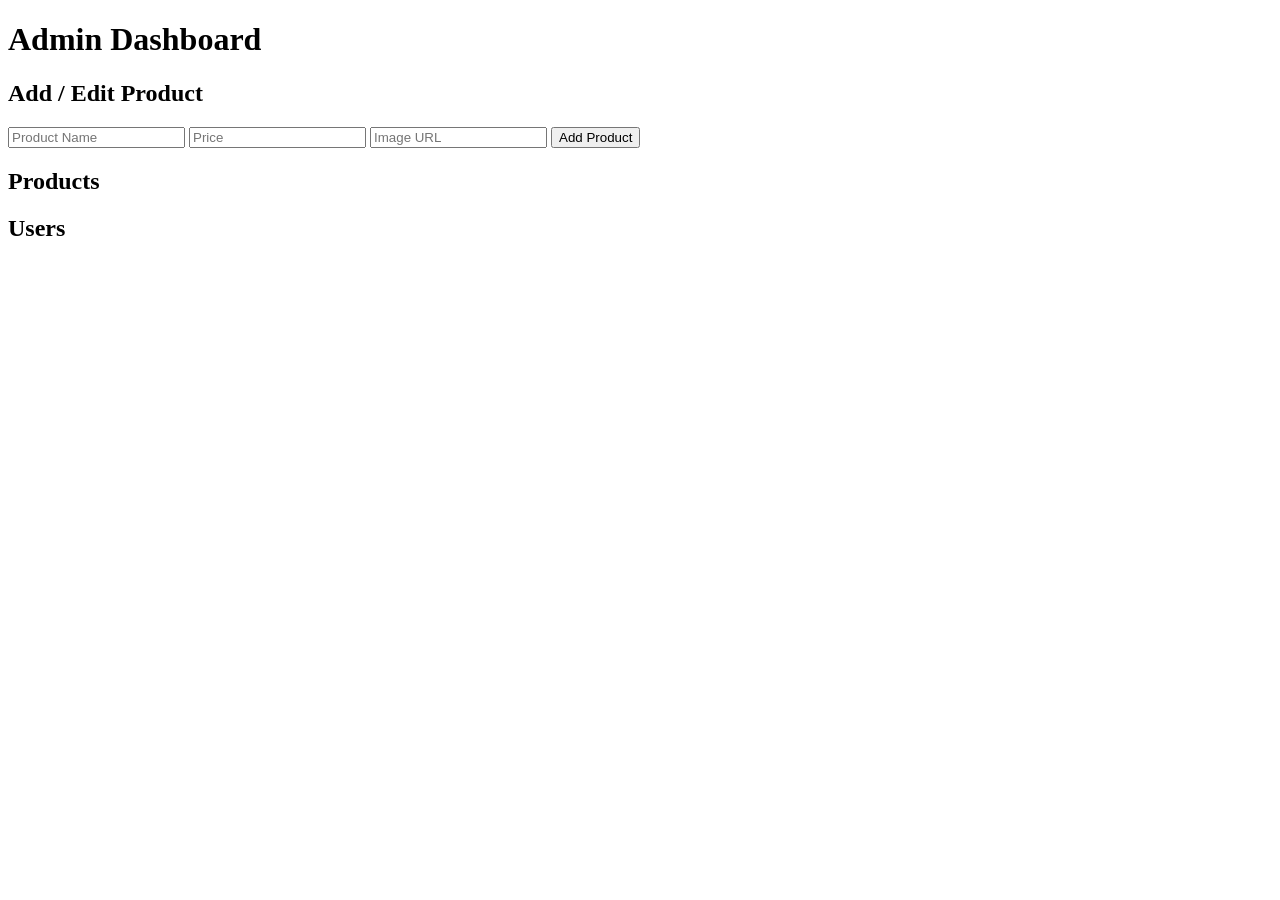
==== admin.html @ 711bddf1 "first commit" ====
<!DOCTYPE html>
<html lang="en">
<head>
<meta charset="UTF-8">
<meta name="viewport" content="width=device-width, initial-scale=1.0">
<title>Admin Dashboard</title>
<link rel="stylesheet" href="css/admin.css">
</head>
<body>

<div class="admin-container">

  <h1>Admin Dashboard</h1>

  <!-- PRODUCT FORM -->
  <div class="form-box">
    <h2>Add / Edit Product</h2>

    <input type="text" id="name" placeholder="Product Name">
    <input type="number" id="price" placeholder="Price">
    <input type="text" id="image" placeholder="Image URL">

    <button onclick="addProduct()">Add Product</button>
  </div>

  <!-- PRODUCT LIST -->
  <div class="section">
    <h2>Products</h2>
    <div id="productList"></div>
  </div>

  <!-- USERS LIST -->
  <div class="section">
    <h2>Users</h2>
    <div id="userList"></div>
  </div>

</div>

<script src="js/admin.js"></script>
</body>
</html>
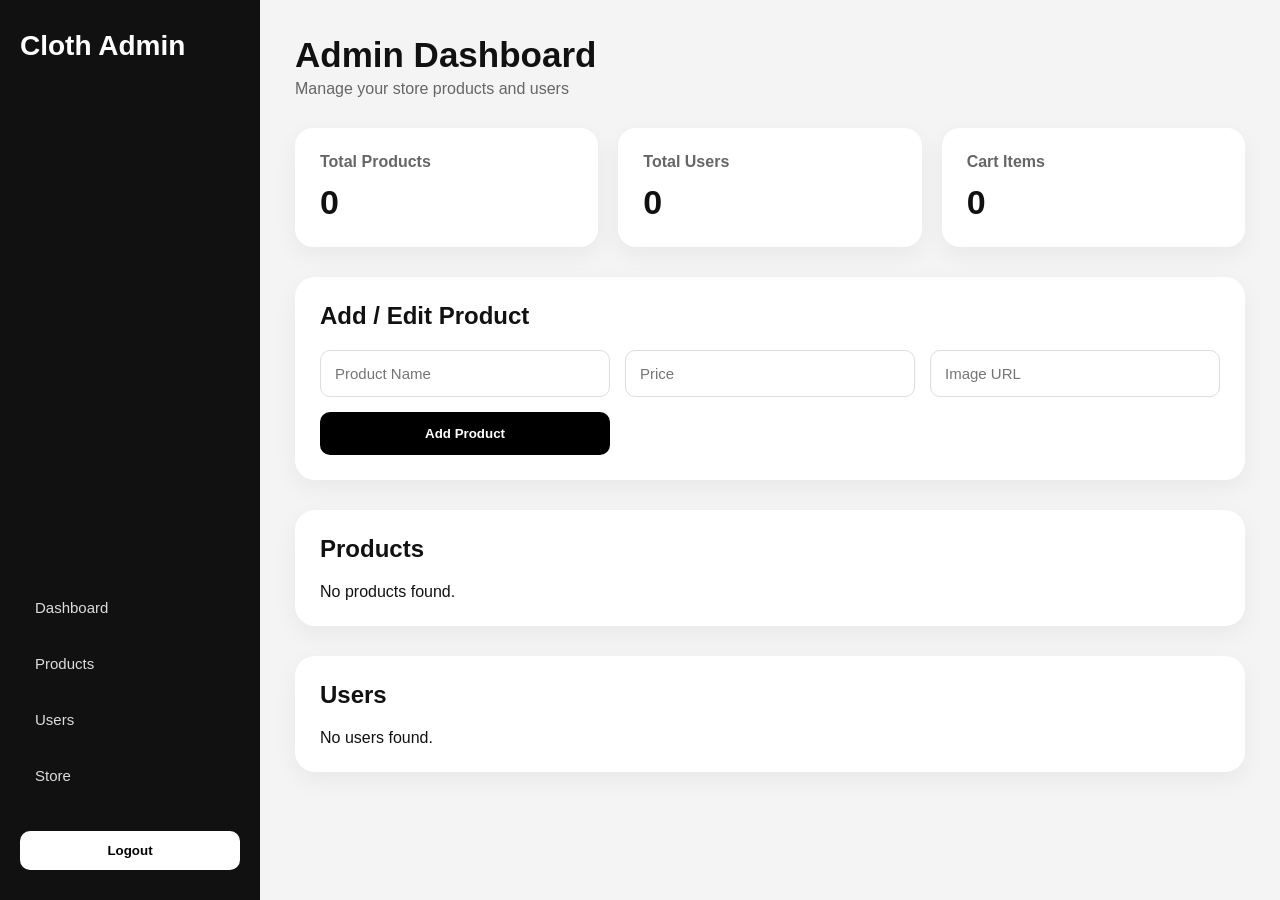
==== commit ecc56e6d: "Updated ecommerce store with admin dashboard and cart system" ====
--- a/admin.html
+++ b/admin.html
@@ -4,39 +4,89 @@
 <meta charset="UTF-8">
 <meta name="viewport" content="width=device-width, initial-scale=1.0">
 <title>Admin Dashboard</title>
-<link rel="stylesheet" href="css/admin.css">
+<link rel="stylesheet" href="admin.css">
 </head>
 <body>
 
-<div class="admin-container">
+<div class="dashboard">
 
-  <h1>Admin Dashboard</h1>
+  <!-- SIDEBAR -->
+  <aside class="sidebar">
+    <h2 class="brand">Cloth Admin</h2>
 
-  <!-- PRODUCT FORM -->
-  <div class="form-box">
-    <h2>Add / Edit Product</h2>
+    <nav>
+      <a href="#dashboard">Dashboard</a>
+      <a href="#products">Products</a>
+      <a href="#users">Users</a>
+      <a href="index.html">Store</a>
+      <button id="logoutBtn">Logout</button>
+    </nav>
+  </aside>
 
-    <input type="text" id="name" placeholder="Product Name">
-    <input type="number" id="price" placeholder="Price">
-    <input type="text" id="image" placeholder="Image URL">
+  <!-- MAIN CONTENT -->
+  <main class="main-content" id="dashboard">
 
-    <button onclick="addProduct()">Add Product</button>
-  </div>
+    <div class="topbar">
+      <div>
+        <h1>Admin Dashboard</h1>
+        <p>Manage your store products and users</p>
+      </div>
+    </div>
 
-  <!-- PRODUCT LIST -->
-  <div class="section">
-    <h2>Products</h2>
-    <div id="productList"></div>
-  </div>
+    <!-- STATS CARDS -->
+    <div class="stats-grid">
+      <div class="stat-card">
+        <h3>Total Products</h3>
+        <p id="totalProducts">0</p>
+      </div>
 
-  <!-- USERS LIST -->
-  <div class="section">
-    <h2>Users</h2>
-    <div id="userList"></div>
-  </div>
+      <div class="stat-card">
+        <h3>Total Users</h3>
+        <p id="totalUsers">0</p>
+      </div>
+
+      <div class="stat-card">
+        <h3>Cart Items</h3>
+        <p id="totalCartItems">0</p>
+      </div>
+    </div>
+
+    <!-- PRODUCT FORM -->
+    <section class="panel" id="products">
+      <div class="panel-header">
+        <h2>Add / Edit Product</h2>
+      </div>
+
+      <div class="form-grid">
+        <input type="text" id="name" placeholder="Product Name">
+        <input type="number" id="price" placeholder="Price">
+        <input type="text" id="image" placeholder="Image URL">
+        <button onclick="addProduct()">Add Product</button>
+      </div>
+    </section>
+
+    <!-- PRODUCT LIST -->
+    <section class="panel">
+      <div class="panel-header">
+        <h2>Products</h2>
+      </div>
+
+      <div id="productList" class="dashboard-list"></div>
+    </section>
+
+    <!-- USERS LIST -->
+    <section class="panel" id="users">
+      <div class="panel-header">
+        <h2>Users</h2>
+      </div>
+
+      <div id="userList" class="dashboard-list"></div>
+    </section>
+
+  </main>
 
 </div>
 
-<script src="js/admin.js"></script>
+<script src="admin.js"></script>
 </body>
 </html>
--- a/admin.css
+++ b/admin.css
@@ -0,0 +1,253 @@
+*{
+margin:0;
+padding:0;
+box-sizing:border-box;
+font-family:Arial, Helvetica, sans-serif;
+}
+
+body{
+background:#f4f4f4;
+color:#111;
+}
+
+/* DASHBOARD LAYOUT */
+
+.dashboard{
+display:flex;
+min-height:100vh;
+}
+
+/* SIDEBAR */
+
+.sidebar{
+width:260px;
+background:#111;
+color:white;
+padding:30px 20px;
+display:flex;
+flex-direction:column;
+justify-content:space-between;
+position:sticky;
+top:0;
+height:100vh;
+}
+
+.brand{
+font-size:28px;
+margin-bottom:40px;
+}
+
+.sidebar nav{
+display:flex;
+flex-direction:column;
+gap:15px;
+}
+
+.sidebar a{
+text-decoration:none;
+color:#ddd;
+padding:12px 15px;
+border-radius:10px;
+transition:0.3s;
+font-size:15px;
+}
+
+.sidebar a:hover{
+background:#222;
+color:white;
+}
+
+.sidebar button{
+margin-top:20px;
+padding:12px;
+border:none;
+background:white;
+color:black;
+border-radius:10px;
+cursor:pointer;
+font-weight:bold;
+}
+
+/* MAIN CONTENT */
+
+.main-content{
+flex:1;
+padding:35px;
+overflow:auto;
+}
+
+/* TOPBAR */
+
+.topbar{
+display:flex;
+justify-content:space-between;
+align-items:center;
+margin-bottom:30px;
+}
+
+.topbar h1{
+font-size:35px;
+margin-bottom:5px;
+}
+
+.topbar p{
+color:#666;
+}
+
+/* STATS */
+
+.stats-grid{
+display:grid;
+grid-template-columns:repeat(auto-fit,minmax(220px,1fr));
+gap:20px;
+margin-bottom:30px;
+}
+
+.stat-card{
+background:white;
+padding:25px;
+border-radius:18px;
+box-shadow:0 8px 25px rgba(0,0,0,0.05);
+transition:0.3s;
+}
+
+.stat-card:hover{
+transform:translateY(-5px);
+}
+
+.stat-card h3{
+font-size:16px;
+color:#666;
+margin-bottom:12px;
+}
+
+.stat-card p{
+font-size:34px;
+font-weight:bold;
+}
+
+/* PANELS */
+
+.panel{
+background:white;
+padding:25px;
+border-radius:20px;
+margin-bottom:30px;
+box-shadow:0 8px 25px rgba(0,0,0,0.05);
+}
+
+.panel-header{
+display:flex;
+justify-content:space-between;
+align-items:center;
+margin-bottom:20px;
+}
+
+.panel-header h2{
+font-size:24px;
+}
+
+/* FORM */
+
+.form-grid{
+display:grid;
+grid-template-columns:repeat(auto-fit,minmax(220px,1fr));
+gap:15px;
+}
+
+input{
+padding:14px;
+border:1px solid #ddd;
+border-radius:10px;
+outline:none;
+font-size:15px;
+}
+
+input:focus{
+border-color:black;
+}
+
+/* BUTTONS */
+
+button{
+padding:14px 18px;
+border:none;
+background:black;
+color:white;
+border-radius:10px;
+cursor:pointer;
+font-weight:bold;
+transition:0.3s;
+}
+
+button:hover{
+opacity:0.85;
+transform:translateY(-2px);
+}
+
+/* PRODUCT & USER LIST */
+
+.dashboard-list{
+display:flex;
+flex-direction:column;
+gap:15px;
+}
+
+.item{
+display:flex;
+align-items:center;
+justify-content:space-between;
+gap:20px;
+padding:15px;
+border:1px solid #eee;
+border-radius:14px;
+background:#fafafa;
+transition:0.3s;
+}
+
+.item:hover{
+background:white;
+box-shadow:0 5px 15px rgba(0,0,0,0.04);
+}
+
+.item img{
+width:70px;
+height:80px;
+object-fit:cover;
+border-radius:10px;
+}
+
+.item h3{
+font-size:16px;
+margin-bottom:5px;
+}
+
+.item p{
+color:#555;
+}
+
+/* RESPONSIVE */
+
+@media(max-width:900px){
+
+.dashboard{
+flex-direction:column;
+}
+
+.sidebar{
+width:100%;
+height:auto;
+position:relative;
+}
+
+.main-content{
+padding:20px;
+}
+
+.topbar{
+flex-direction:column;
+align-items:flex-start;
+gap:10px;
+}
+
+}
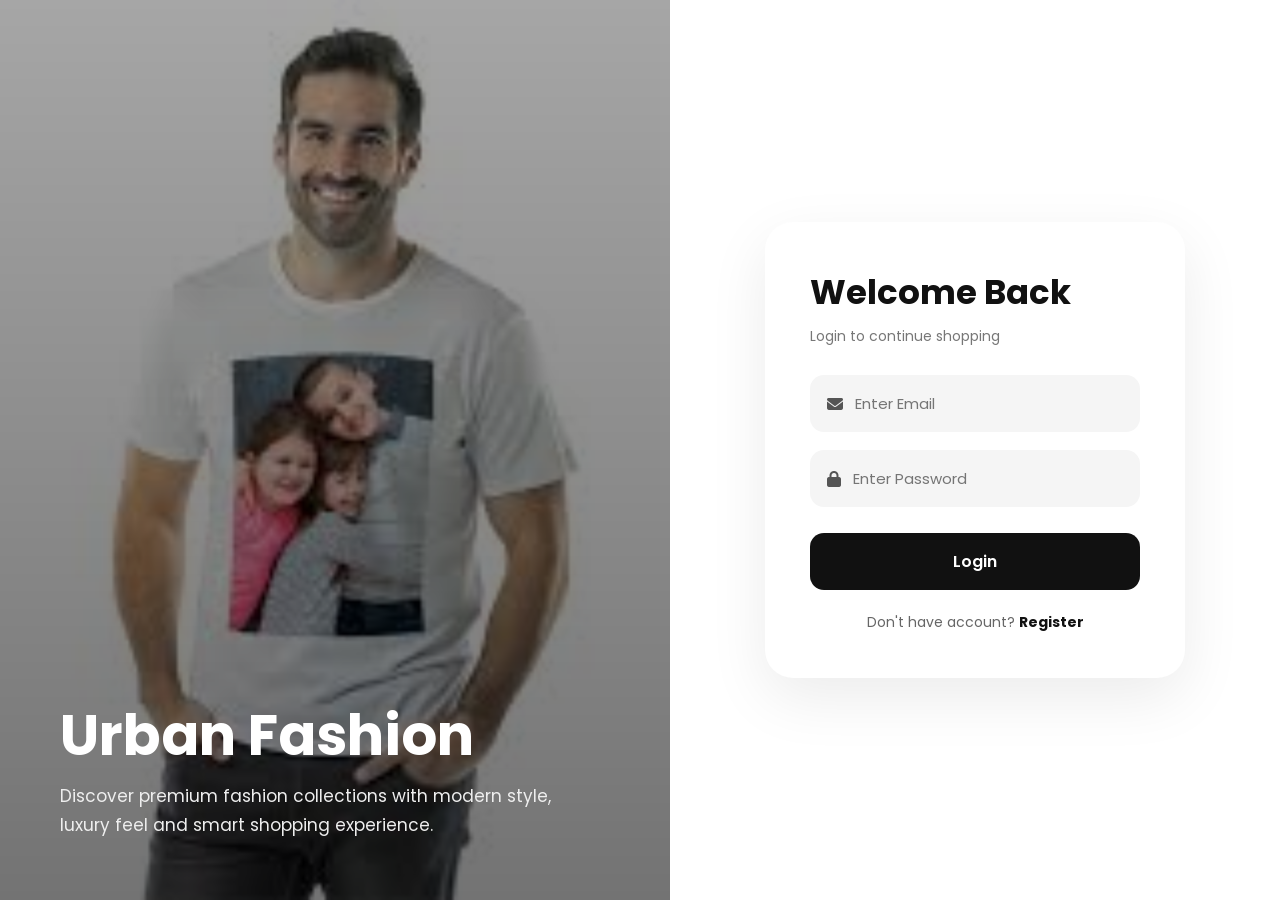
==== commit 1ad36102: "Set Admin dashboard and seprate admin and users login" ====
--- a/admin.html
+++ b/admin.html
@@ -60,7 +60,10 @@
       <div class="form-grid">
         <input type="text" id="name" placeholder="Product Name">
         <input type="number" id="price" placeholder="Price">
-        <input type="text" id="image" placeholder="Image URL">
+
+        <!-- IMAGE FILE UPLOAD -->
+        <input type="file" id="image" accept="image/*">
+
         <button onclick="addProduct()">Add Product</button>
       </div>
     </section>
--- a/admin.css
+++ b/admin.css
@@ -161,6 +161,7 @@
 border-radius:10px;
 outline:none;
 font-size:15px;
+width:100%;
 }
 
 input:focus{
@@ -238,6 +239,24 @@
 width:100%;
 height:auto;
 position:relative;
+padding:22px;
+}
+
+.sidebar nav{
+flex-direction:row;
+flex-wrap:wrap;
+gap:10px;
+}
+
+.sidebar a,
+.sidebar button{
+font-size:14px;
+padding:10px 12px;
+}
+
+.brand{
+font-size:24px;
+margin-bottom:20px;
 }
 
 .main-content{
@@ -250,4 +269,95 @@
 gap:10px;
 }
 
+.topbar h1{
+font-size:28px;
+}
+
+.panel{
+padding:20px;
+}
+
+}
+
+@media(max-width:600px){
+
+.main-content{
+padding:15px;
+}
+
+.stats-grid{
+grid-template-columns:1fr;
+gap:15px;
+}
+
+.stat-card{
+padding:20px;
+}
+
+.stat-card p{
+font-size:28px;
+}
+
+.form-grid{
+grid-template-columns:1fr;
+}
+
+.panel-header h2{
+font-size:20px;
+}
+
+.item{
+flex-direction:column;
+align-items:flex-start;
+gap:12px;
+}
+
+.item img{
+width:100%;
+height:220px;
+object-fit:contain;
+background:#eee;
+}
+
+.item div{
+width:100%;
+}
+
+.item button{
+width:100%;
+}
+
+.sidebar nav{
+flex-direction:column;
+}
+
+.sidebar a,
+.sidebar button{
+width:100%;
+text-align:center;
+}
+
+}
+
+@media(max-width:400px){
+
+.topbar h1{
+font-size:24px;
+}
+
+.topbar p{
+font-size:14px;
+}
+
+.panel{
+padding:15px;
+border-radius:15px;
+}
+
+input,
+button{
+font-size:14px;
+padding:12px;
+}
+
 }
